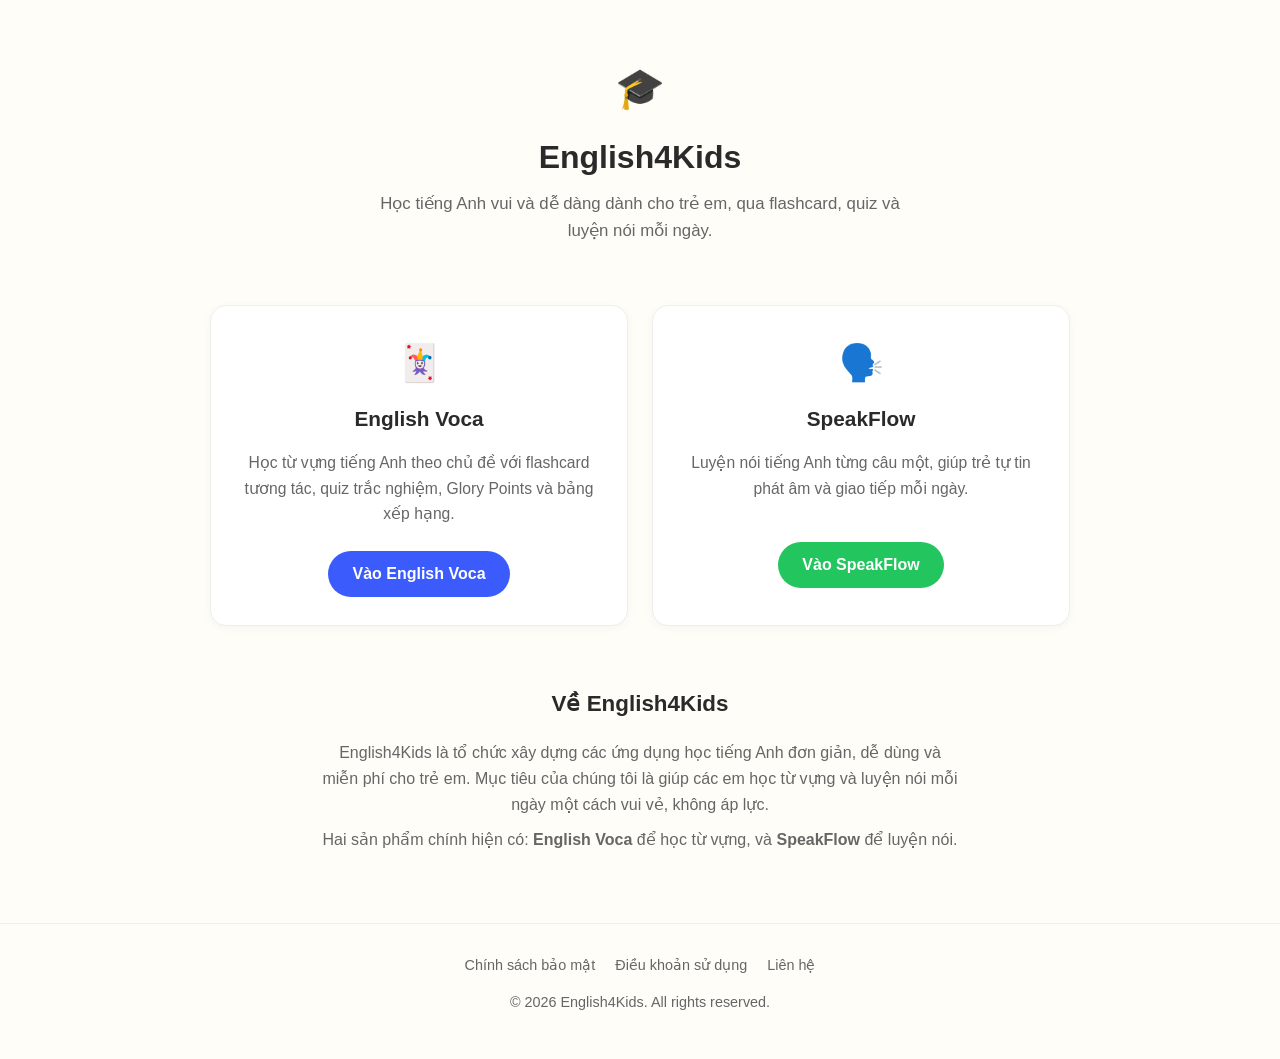
==== index.html @ d0ba0694 "Add files via upload" ====
<!DOCTYPE html>
<html lang="vi">
<head>
<meta charset="UTF-8">
<meta name="viewport" content="width=device-width, initial-scale=1">
<title>English4Kids — Học tiếng Anh vui, dễ, hiệu quả cho trẻ em</title>
<meta name="description" content="English4Kids giúp trẻ em học tiếng Anh dễ dàng qua hai ứng dụng: English Voca (học từ vựng bằng flashcard, quiz) và SpeakFlow (luyện nói tiếng Anh từng câu). Miễn phí, an toàn, dễ dùng.">
<meta name="keywords" content="học tiếng anh cho trẻ em, english4kids, english voca, speakflow, học từ vựng tiếng anh, luyện nói tiếng anh">
<meta name="robots" content="index, follow">
<link rel="canonical" href="https://english4kids.org/">

<!-- Open Graph -->
<meta property="og:type" content="website">
<meta property="og:site_name" content="English4Kids">
<meta property="og:title" content="English4Kids — Học tiếng Anh vui, dễ, hiệu quả cho trẻ em">
<meta property="og:description" content="Hai ứng dụng học tiếng Anh cho trẻ em: English Voca (từ vựng) và SpeakFlow (luyện nói). Miễn phí và dễ sử dụng.">
<meta property="og:url" content="https://english4kids.org/">
<meta property="og:locale" content="vi_VN">

<!-- Twitter -->
<meta name="twitter:card" content="summary">
<meta name="twitter:title" content="English4Kids — Học tiếng Anh vui, dễ, hiệu quả cho trẻ em">
<meta name="twitter:description" content="Hai ứng dụng học tiếng Anh cho trẻ em: English Voca (từ vựng) và SpeakFlow (luyện nói).">

<!-- Structured data -->
<script type="application/ld+json">
{
  "@context": "https://schema.org",
  "@type": "Organization",
  "name": "English4Kids",
  "url": "https://english4kids.org/",
  "logo": "https://english4kids.org/favicon.png",
  "sameAs": [
    "https://voca.english4kids.org/",
    "https://speak.english4kids.org/"
  ]
}
</script>

<style>
  :root{
    --blue:#3b5bfd;
    --green:#22c55e;
    --bg:#fffdf7;
    --text:#2a2a2a;
    --muted:#666;
  }
  *{box-sizing:border-box;}
  body{
    margin:0;
    font-family:-apple-system,BlinkMacSystemFont,"Segoe UI",Roboto,Arial,sans-serif;
    background:var(--bg);
    color:var(--text);
    line-height:1.6;
  }
  header{
    text-align:center;
    padding:56px 20px 40px;
  }
  header .logo{
    font-size:40px;
  }
  header h1{
    font-size:2rem;
    margin:12px 0 8px;
  }
  header p{
    color:var(--muted);
    max-width:560px;
    margin:0 auto;
    font-size:1.05rem;
  }
  main{
    max-width:900px;
    margin:0 auto;
    padding:0 20px 60px;
  }
  .products{
    display:grid;
    grid-template-columns:1fr;
    gap:24px;
    margin-top:20px;
  }
  @media(min-width:700px){
    .products{grid-template-columns:1fr 1fr;}
  }
  .card{
    background:#fff;
    border:1px solid #eee;
    border-radius:16px;
    padding:28px;
    text-align:center;
    box-shadow:0 2px 10px rgba(0,0,0,.04);
  }
  .card .icon{font-size:36px;}
  .card h2{margin:10px 0 6px;font-size:1.3rem;}
  .card p{color:var(--muted);font-size:.98rem;min-height:66px;}
  .btn{
    display:inline-block;
    margin-top:10px;
    padding:10px 24px;
    border-radius:30px;
    color:#fff;
    text-decoration:none;
    font-weight:600;
  }
  .btn-voca{background:var(--blue);}
  .btn-speak{background:var(--green);}
  section.about{
    margin-top:60px;
    text-align:center;
  }
  section.about h2{font-size:1.4rem;}
  section.about p{max-width:640px;margin:10px auto;color:var(--muted);}
  footer{
    text-align:center;
    padding:30px 20px;
    color:var(--muted);
    font-size:.9rem;
    border-top:1px solid #eee;
  }
  footer a{color:var(--muted);margin:0 8px;text-decoration:none;}
  footer a:hover{text-decoration:underline;}
</style>
</head>
<body>

<header>
  <div class="logo">🎓</div>
  <h1>English4Kids</h1>
  <p>Học tiếng Anh vui và dễ dàng dành cho trẻ em, qua flashcard, quiz và luyện nói mỗi ngày.</p>
</header>

<main>
  <div class="products">
    <div class="card">
      <div class="icon">🃏</div>
      <h2>English Voca</h2>
      <p>Học từ vựng tiếng Anh theo chủ đề với flashcard tương tác, quiz trắc nghiệm, Glory Points và bảng xếp hạng.</p>
      <a class="btn btn-voca" href="https://voca.english4kids.org/">Vào English Voca</a>
    </div>
    <div class="card">
      <div class="icon">🗣️</div>
      <h2>SpeakFlow</h2>
      <p>Luyện nói tiếng Anh từng câu một, giúp trẻ tự tin phát âm và giao tiếp mỗi ngày.</p>
      <a class="btn btn-speak" href="https://speak.english4kids.org/">Vào SpeakFlow</a>
    </div>
  </div>

  <section class="about">
    <h2>Về English4Kids</h2>
    <p>English4Kids là tổ chức xây dựng các ứng dụng học tiếng Anh đơn giản, dễ dùng và miễn phí cho trẻ em. Mục tiêu của chúng tôi là giúp các em học từ vựng và luyện nói mỗi ngày một cách vui vẻ, không áp lực.</p>
    <p>Hai sản phẩm chính hiện có: <strong>English Voca</strong> để học từ vựng, và <strong>SpeakFlow</strong> để luyện nói.</p>
  </section>
</main>

<footer>
  <div>
    <a href="privacy.html">Chính sách bảo mật</a>
    <a href="terms.html">Điều khoản sử dụng</a>
    <a href="mailto:congtrinh097@gmail.com">Liên hệ</a>
  </div>
  <p>© 2026 English4Kids. All rights reserved.</p>
</footer>

</body>
</html>
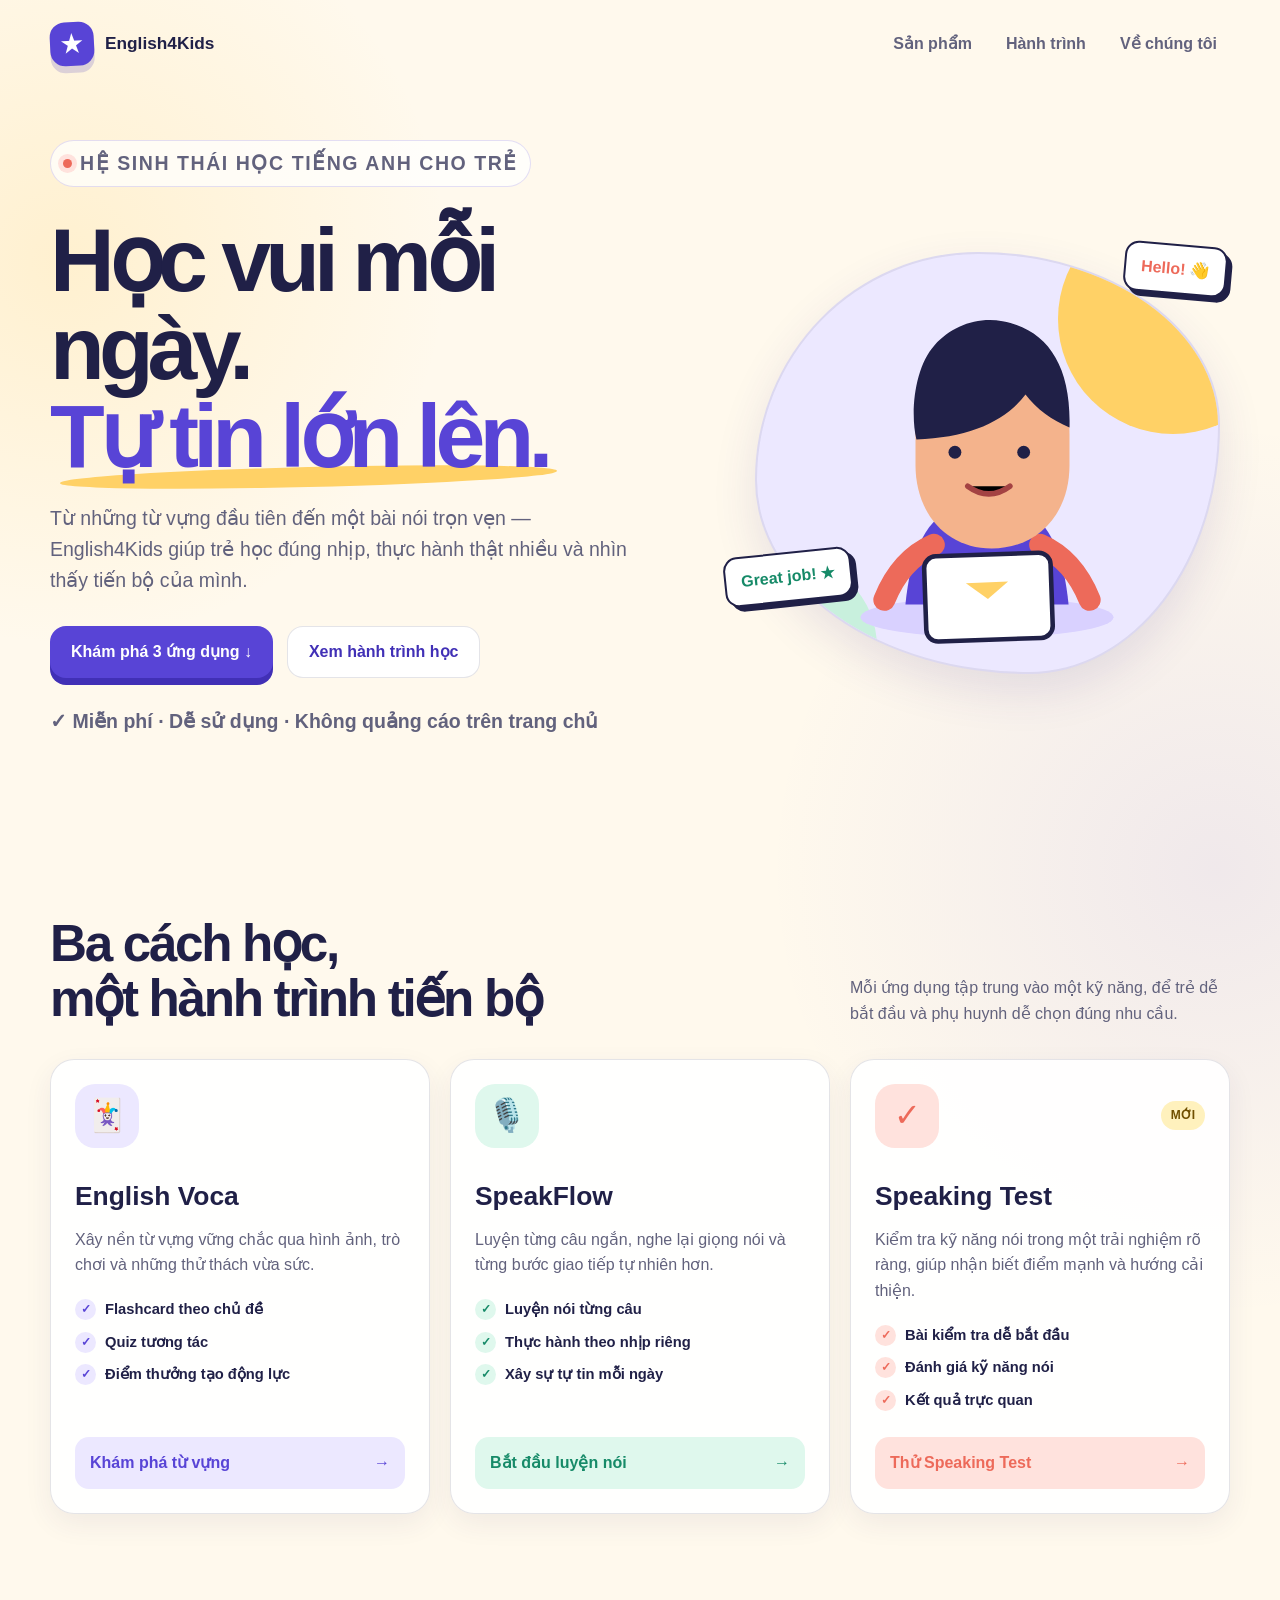
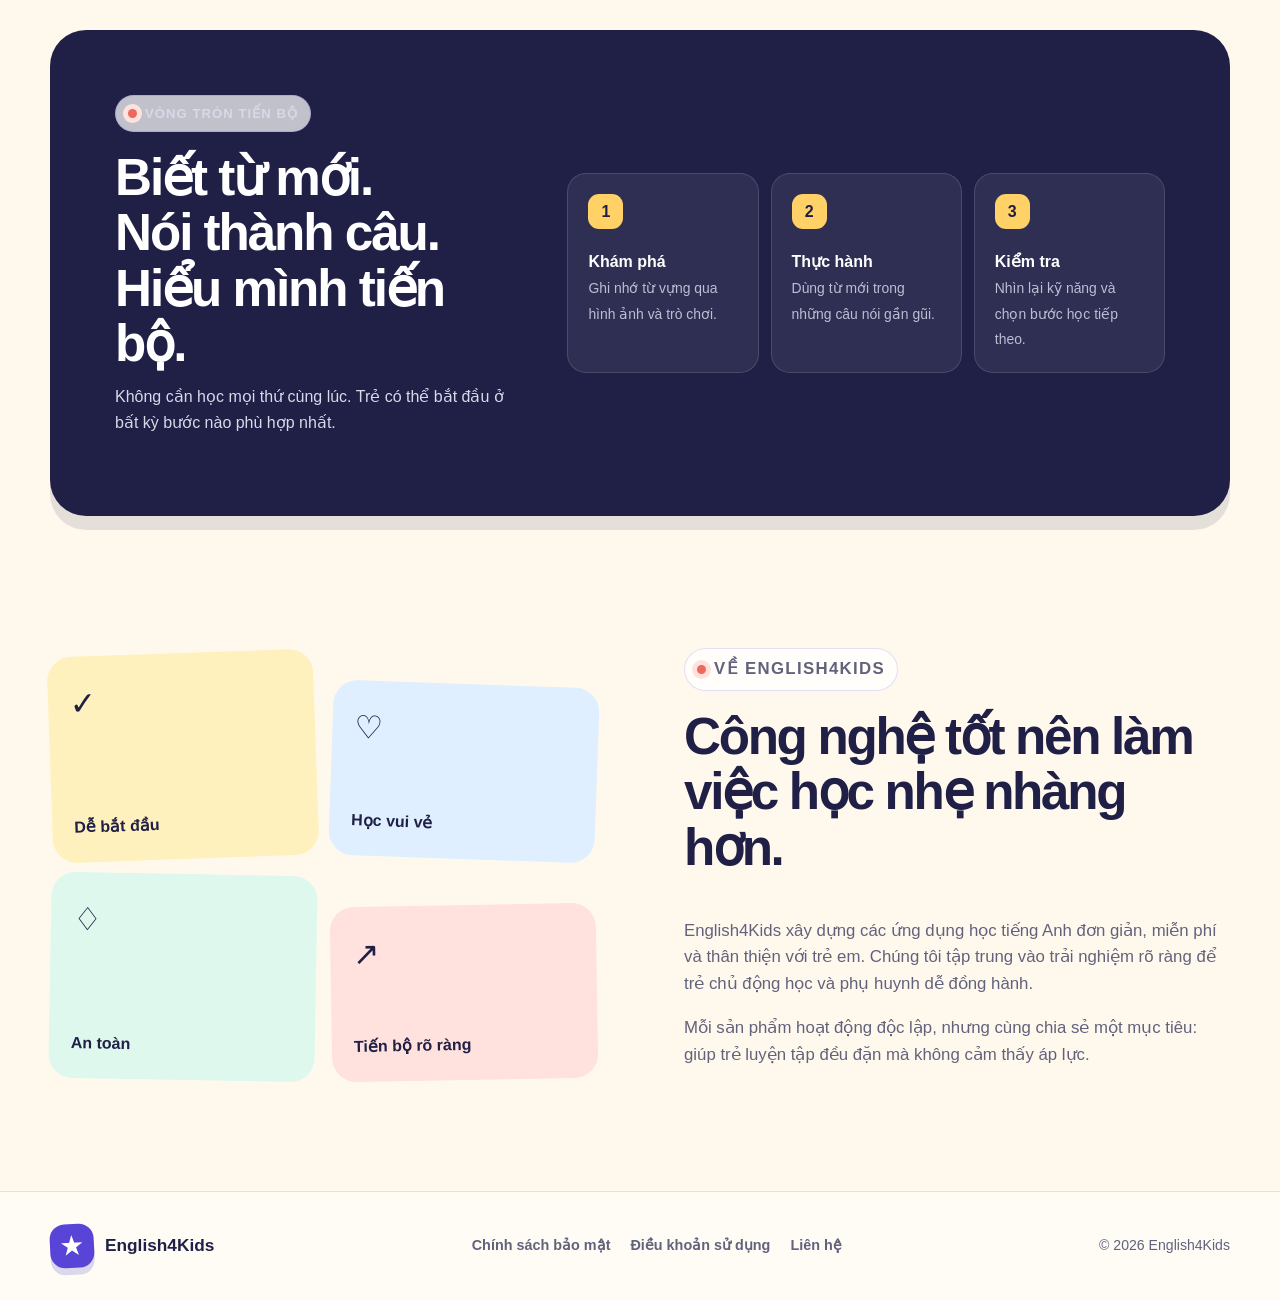
==== commit f8049f3e: "Redesign homepage for three English4Kids products" ====
--- a/index.html
+++ b/index.html
@@ -1,167 +1,23 @@
-<!DOCTYPE html>
-<html lang="vi">
-<head>
-<meta charset="UTF-8">
-<meta name="viewport" content="width=device-width, initial-scale=1">
-<title>English4Kids — Học tiếng Anh vui, dễ, hiệu quả cho trẻ em</title>
-<meta name="description" content="English4Kids giúp trẻ em học tiếng Anh dễ dàng qua hai ứng dụng: English Voca (học từ vựng bằng flashcard, quiz) và SpeakFlow (luyện nói tiếng Anh từng câu). Miễn phí, an toàn, dễ dùng.">
-<meta name="keywords" content="học tiếng anh cho trẻ em, english4kids, english voca, speakflow, học từ vựng tiếng anh, luyện nói tiếng anh">
-<meta name="robots" content="index, follow">
-<link rel="canonical" href="https://english4kids.org/">
-
-<!-- Open Graph -->
-<meta property="og:type" content="website">
-<meta property="og:site_name" content="English4Kids">
-<meta property="og:title" content="English4Kids — Học tiếng Anh vui, dễ, hiệu quả cho trẻ em">
-<meta property="og:description" content="Hai ứng dụng học tiếng Anh cho trẻ em: English Voca (từ vựng) và SpeakFlow (luyện nói). Miễn phí và dễ sử dụng.">
-<meta property="og:url" content="https://english4kids.org/">
-<meta property="og:locale" content="vi_VN">
-
-<!-- Twitter -->
-<meta name="twitter:card" content="summary">
-<meta name="twitter:title" content="English4Kids — Học tiếng Anh vui, dễ, hiệu quả cho trẻ em">
-<meta name="twitter:description" content="Hai ứng dụng học tiếng Anh cho trẻ em: English Voca (từ vựng) và SpeakFlow (luyện nói).">
-
-<!-- Structured data -->
-<script type="application/ld+json">
-{
-  "@context": "https://schema.org",
-  "@type": "Organization",
-  "name": "English4Kids",
-  "url": "https://english4kids.org/",
-  "logo": "https://english4kids.org/favicon.png",
-  "sameAs": [
-    "https://voca.english4kids.org/",
-    "https://speak.english4kids.org/"
-  ]
-}
-</script>
-
+<!doctype html>
+<html lang="vi"><head>
+<meta charset="utf-8"><meta name="viewport" content="width=device-width,initial-scale=1"><meta name="theme-color" content="#fff9ed">
+<title>English4Kids — Mỗi ngày một bước tiến tiếng Anh</title>
+<meta name="description" content="English4Kids là hệ sinh thái học tiếng Anh vui, an toàn cho trẻ em với English Voca, SpeakFlow và Speaking Test."><meta name="robots" content="index, follow"><link rel="canonical" href="https://english4kids.org/"><link rel="icon" href="favicon.svg" type="image/svg+xml">
+<meta property="og:type" content="website"><meta property="og:site_name" content="English4Kids"><meta property="og:title" content="English4Kids — Mỗi ngày một bước tiến tiếng Anh"><meta property="og:description" content="Ba hành trình học tập: mở rộng từ vựng, luyện nói tự tin và kiểm tra kỹ năng nói."><meta property="og:url" content="https://english4kids.org/"><meta property="og:locale" content="vi_VN">
+<meta name="twitter:card" content="summary"><meta name="twitter:title" content="English4Kids — Mỗi ngày một bước tiến tiếng Anh"><meta name="twitter:description" content="English Voca, SpeakFlow và Speaking Test dành cho trẻ em.">
+<script type="application/ld+json">{"@context":"https://schema.org","@type":"ItemList","name":"Các sản phẩm English4Kids","itemListElement":[{"@type":"ListItem","position":1,"name":"English Voca","url":"https://voca.english4kids.org/"},{"@type":"ListItem","position":2,"name":"SpeakFlow","url":"https://speak.english4kids.org/"},{"@type":"ListItem","position":3,"name":"Speaking Test","url":"https://speakingtest.english4kids.org/"}]}</script>
 <style>
-  :root{
-    --blue:#3b5bfd;
-    --green:#22c55e;
-    --bg:#fffdf7;
-    --text:#2a2a2a;
-    --muted:#666;
-  }
-  *{box-sizing:border-box;}
-  body{
-    margin:0;
-    font-family:-apple-system,BlinkMacSystemFont,"Segoe UI",Roboto,Arial,sans-serif;
-    background:var(--bg);
-    color:var(--text);
-    line-height:1.6;
-  }
-  header{
-    text-align:center;
-    padding:56px 20px 40px;
-  }
-  header .logo{
-    font-size:40px;
-  }
-  header h1{
-    font-size:2rem;
-    margin:12px 0 8px;
-  }
-  header p{
-    color:var(--muted);
-    max-width:560px;
-    margin:0 auto;
-    font-size:1.05rem;
-  }
-  main{
-    max-width:900px;
-    margin:0 auto;
-    padding:0 20px 60px;
-  }
-  .products{
-    display:grid;
-    grid-template-columns:1fr;
-    gap:24px;
-    margin-top:20px;
-  }
-  @media(min-width:700px){
-    .products{grid-template-columns:1fr 1fr;}
-  }
-  .card{
-    background:#fff;
-    border:1px solid #eee;
-    border-radius:16px;
-    padding:28px;
-    text-align:center;
-    box-shadow:0 2px 10px rgba(0,0,0,.04);
-  }
-  .card .icon{font-size:36px;}
-  .card h2{margin:10px 0 6px;font-size:1.3rem;}
-  .card p{color:var(--muted);font-size:.98rem;min-height:66px;}
-  .btn{
-    display:inline-block;
-    margin-top:10px;
-    padding:10px 24px;
-    border-radius:30px;
-    color:#fff;
-    text-decoration:none;
-    font-weight:600;
-  }
-  .btn-voca{background:var(--blue);}
-  .btn-speak{background:var(--green);}
-  section.about{
-    margin-top:60px;
-    text-align:center;
-  }
-  section.about h2{font-size:1.4rem;}
-  section.about p{max-width:640px;margin:10px auto;color:var(--muted);}
-  footer{
-    text-align:center;
-    padding:30px 20px;
-    color:var(--muted);
-    font-size:.9rem;
-    border-top:1px solid #eee;
-  }
-  footer a{color:var(--muted);margin:0 8px;text-decoration:none;}
-  footer a:hover{text-decoration:underline;}
-</style>
-</head>
-<body>
-
-<header>
-  <div class="logo">🎓</div>
-  <h1>English4Kids</h1>
-  <p>Học tiếng Anh vui và dễ dàng dành cho trẻ em, qua flashcard, quiz và luyện nói mỗi ngày.</p>
-</header>
-
-<main>
-  <div class="products">
-    <div class="card">
-      <div class="icon">🃏</div>
-      <h2>English Voca</h2>
-      <p>Học từ vựng tiếng Anh theo chủ đề với flashcard tương tác, quiz trắc nghiệm, Glory Points và bảng xếp hạng.</p>
-      <a class="btn btn-voca" href="https://voca.english4kids.org/">Vào English Voca</a>
-    </div>
-    <div class="card">
-      <div class="icon">🗣️</div>
-      <h2>SpeakFlow</h2>
-      <p>Luyện nói tiếng Anh từng câu một, giúp trẻ tự tin phát âm và giao tiếp mỗi ngày.</p>
-      <a class="btn btn-speak" href="https://speak.english4kids.org/">Vào SpeakFlow</a>
-    </div>
-  </div>
-
-  <section class="about">
-    <h2>Về English4Kids</h2>
-    <p>English4Kids là tổ chức xây dựng các ứng dụng học tiếng Anh đơn giản, dễ dùng và miễn phí cho trẻ em. Mục tiêu của chúng tôi là giúp các em học từ vựng và luyện nói mỗi ngày một cách vui vẻ, không áp lực.</p>
-    <p>Hai sản phẩm chính hiện có: <strong>English Voca</strong> để học từ vựng, và <strong>SpeakFlow</strong> để luyện nói.</p>
-  </section>
-</main>
-
-<footer>
-  <div>
-    <a href="privacy.html">Chính sách bảo mật</a>
-    <a href="terms.html">Điều khoản sử dụng</a>
-    <a href="mailto:congtrinh097@gmail.com">Liên hệ</a>
-  </div>
-  <p>© 2026 English4Kids. All rights reserved.</p>
-</footer>
-
-</body>
-</html>
+:root{--ink:#202047;--muted:#62627d;--paper:#fff9ed;--purple:#5844d6;--purple2:#4130b6;--yellow:#ffd166;--green:#168a68;--coral:#ed6a5a;--line:#2020471f;--shadow:0 18px 45px #43318e1f;--page:1180px}*{box-sizing:border-box}html{scroll-behavior:smooth}body{margin:0;color:var(--ink);background:radial-gradient(circle at 5% 9%,#ffd16638,transparent 24rem),radial-gradient(circle at 95% 30%,#5844d617,transparent 28rem),var(--paper);font-family:"Trebuchet MS","Segoe UI",Arial,sans-serif;line-height:1.6;-webkit-font-smoothing:antialiased}a{color:inherit}.shell{width:min(calc(100% - 40px),var(--page));margin:auto}.skip-link{position:fixed;top:12px;left:12px;z-index:9;padding:10px 16px;border-radius:10px;background:var(--ink);color:#fff;transform:translateY(-160%)}.skip-link:focus{transform:none}:focus-visible{outline:4px solid var(--yellow);outline-offset:4px}.site-header{padding:22px 0}.nav,.footer-inner{display:flex;align-items:center;justify-content:space-between;gap:20px}.brand{display:inline-flex;align-items:center;gap:11px;text-decoration:none;font-weight:900;font-size:1.08rem}.mark{display:grid;place-items:center;width:44px;height:44px;border-radius:15px;background:var(--purple);color:#fff;box-shadow:0 7px 0 #4130b62e;transform:rotate(-3deg);font-size:1.5rem}.nav-links{display:flex;gap:8px}.nav-links a{padding:9px 13px;border-radius:99px;color:var(--muted);font-weight:700;text-decoration:none}.nav-links a:hover{color:var(--purple2);background:#ece8ff}.hero{display:grid;grid-template-columns:1.08fr .92fr;align-items:center;gap:clamp(30px,6vw,82px);min-height:590px;padding:52px 0 76px}.eyebrow{display:inline-flex;align-items:center;gap:8px;margin:0 0 18px;padding:7px 12px;border:1px solid #5844d62b;border-radius:99px;background:#ffffffb8;color:var(--purple2);font-size:.82rem;font-weight:900;letter-spacing:.08em;text-transform:uppercase}.eyebrow:before{content:"";width:9px;height:9px;border-radius:50%;background:var(--coral);box-shadow:0 0 0 5px #ffe2dd}h1,h2,h3,p{margin-top:0}h1{margin-bottom:22px;font-size:clamp(3rem,7vw,5.8rem);line-height:.98;letter-spacing:-.065em}.marker{position:relative;display:inline-block;color:var(--purple)}.marker:after{content:"";position:absolute;left:2%;right:-2%;bottom:-.07em;z-index:-1;height:.22em;border-radius:50%;background:var(--yellow);transform:rotate(-1.4deg)}.hero-copy>p{max-width:620px;margin-bottom:30px;color:var(--muted);font-size:clamp(1.05rem,2vw,1.22rem)}.actions{display:flex;flex-wrap:wrap;gap:14px}.button{display:inline-flex;align-items:center;justify-content:center;min-height:51px;padding:12px 21px;border-radius:16px;font-weight:900;text-decoration:none}.primary{color:#fff;background:var(--purple);box-shadow:0 7px 0 var(--purple2)}.primary:hover{transform:translateY(-2px)}.secondary{color:var(--purple2);background:#fff;border:1px solid var(--line)}.trust{margin-top:28px;color:var(--muted);font-size:.92rem;font-weight:700}.hero-art{position:relative;min-height:460px}.blob{position:absolute;inset:28px 10px 10px 32px;overflow:hidden;border:2px solid #20204714;border-radius:48% 52% 41% 59%/54% 41% 59% 46%;background:#ece8ff;box-shadow:var(--shadow)}.blob:before,.blob:after{content:"";position:absolute;border-radius:50%}.blob:before{width:230px;height:230px;right:-70px;top:-50px;background:var(--yellow)}.blob:after{width:180px;height:180px;left:-60px;bottom:-65px;background:#c8f0dd}.kid{position:absolute;left:50%;bottom:24px;z-index:2;width:min(78%,330px);transform:translateX(-50%)}.word{position:absolute;z-index:4;padding:10px 15px;border:2px solid var(--ink);border-radius:14px;background:#fff;box-shadow:5px 5px 0 var(--ink);font-weight:900}.w1{top:20px;right:3px;transform:rotate(5deg);color:var(--coral)}.w2{left:1px;bottom:82px;transform:rotate(-6deg);color:var(--green)}
+.section{padding:74px 0 92px}.heading{display:flex;align-items:end;justify-content:space-between;gap:30px;margin-bottom:32px}.heading h2{max-width:620px;margin:0;font-size:clamp(2.2rem,4vw,3.5rem);line-height:1.07;letter-spacing:-.045em}.heading p{max-width:380px;margin:0;color:var(--muted)}.products{display:grid;grid-template-columns:repeat(3,1fr);gap:20px}.product-card{--accent:var(--purple);--soft:#ece8ff;display:flex;flex-direction:column;min-height:430px;padding:24px;border:1px solid var(--line);border-radius:24px;background:#ffffffe8;box-shadow:0 10px 28px #34286812;transition:.22s}.product-card:hover{transform:translateY(-7px);box-shadow:var(--shadow)}.product-card.speak{--accent:var(--green);--soft:#dff8ed}.product-card.test{--accent:var(--coral);--soft:#ffe2dd}.product-top{display:flex;align-items:center;justify-content:space-between}.icon{display:grid;place-items:center;width:64px;height:64px;border-radius:20px;background:var(--soft);color:var(--accent);font-size:2rem}.badge{padding:5px 10px;border-radius:99px;background:#fff1bd;color:#715000;font-size:.75rem;font-weight:900;text-transform:uppercase}.product-card h3{margin:27px 0 10px;font-size:1.65rem}.product-card>p{color:var(--muted)}.features{display:grid;gap:9px;margin:4px 0 25px;padding:0;list-style:none;font-size:.92rem;font-weight:700}.features li{display:flex;align-items:center;gap:9px}.features li:before{content:"✓";display:grid;place-items:center;width:21px;height:21px;border-radius:50%;color:var(--accent);background:var(--soft);font-size:.76rem}.product-link{display:flex;justify-content:space-between;align-items:center;margin-top:auto;padding:13px 15px;border-radius:14px;color:var(--accent);background:var(--soft);font-weight:900;text-decoration:none}.product-link:hover{color:#fff;background:var(--accent)}.path{padding:24px 0 104px}.panel{display:grid;grid-template-columns:.8fr 1.2fr;gap:54px;align-items:center;padding:clamp(28px,6vw,65px);border-radius:36px;color:#fff;background:var(--ink);box-shadow:0 14px 0 #2020471f}.panel h2{margin-bottom:13px;font-size:clamp(2rem,4vw,3.25rem);line-height:1.08;letter-spacing:-.04em}.panel p{color:#d8d8e9}.steps{display:grid;grid-template-columns:repeat(3,1fr);gap:12px}.step{min-height:165px;padding:20px;border:1px solid #ffffff21;border-radius:19px;background:#ffffff12}.num{display:grid;place-items:center;width:35px;height:35px;margin-bottom:20px;border-radius:11px;color:var(--ink);background:var(--yellow);font-weight:900}.step strong{display:block}.step span:last-child{color:#bdbdd3;font-size:.87rem}.about{display:grid;grid-template-columns:1fr 1fr;gap:clamp(32px,7vw,88px);align-items:center;padding:28px 0 105px}.tiles{display:grid;grid-template-columns:1fr 1fr;gap:15px}.tile{display:flex;flex-direction:column;justify-content:space-between;min-height:175px;padding:22px;border-radius:24px;font-size:2rem}.tile span{font-size:1rem;font-weight:900}.tile:nth-child(1){background:#fff1bd;transform:rotate(-2deg)}.tile:nth-child(2){margin-top:31px;background:#dfefff;transform:rotate(2deg)}.tile:nth-child(3){background:#dff8ed;transform:rotate(1deg)}.tile:nth-child(4){margin-top:31px;background:#ffe2dd;transform:rotate(-1deg)}.about h2{font-size:clamp(2.1rem,4vw,3.4rem);line-height:1.08;letter-spacing:-.045em}.about-copy>p{color:var(--muted);font-size:1.05rem}footer{border-top:1px solid var(--line);background:#ffffff80}.footer-inner{padding:32px 0}.footer-links{display:flex;flex-wrap:wrap;gap:8px 20px}.footer-links a{color:var(--muted);font-size:.9rem;font-weight:700;text-decoration:none}.copyright{margin:0;color:var(--muted);font-size:.88rem}@media(max-width:940px){.hero{grid-template-columns:1fr;min-height:auto}.hero-copy{text-align:center}.hero-copy>p{margin-inline:auto}.actions{justify-content:center}.hero-art{width:min(100%,560px);margin:auto}.products{grid-template-columns:1fr 1fr}.product-card.test{grid-column:1/-1;min-height:360px}.panel{grid-template-columns:1fr}}@media(max-width:680px){.shell{width:min(calc(100% - 28px),var(--page))}.nav-links a:not(:last-child){display:none}h1{font-size:clamp(2.85rem,15vw,4.5rem)}.hero{padding:35px 0 48px}.hero-art{min-height:390px}.heading{display:block}.heading h2{margin-bottom:14px}.products{grid-template-columns:1fr}.product-card.test{grid-column:auto;min-height:430px}.steps{grid-template-columns:1fr}.step{min-height:auto}.about{grid-template-columns:1fr}.footer-inner{align-items:flex-start;flex-direction:column}}@media(max-width:420px){.actions a{width:100%}.word{font-size:.8rem}.hero-art{min-height:350px}}@media(prefers-reduced-motion:reduce){*,*:before,*:after{scroll-behavior:auto!important;transition-duration:.01ms!important;animation-duration:.01ms!important}}
+</style></head><body>
+<a class="skip-link" href="#main-content">Bỏ qua đến nội dung chính</a>
+<header class="site-header"><nav class="nav shell" aria-label="Điều hướng chính"><a class="brand" href="/" aria-label="English4Kids — Trang chủ"><span class="mark" aria-hidden="true">★</span>English4Kids</a><div class="nav-links"><a href="#san-pham">Sản phẩm</a><a href="#hanh-trinh">Hành trình</a><a href="#ve-chung-toi">Về chúng tôi</a></div></nav></header>
+<main id="main-content"><section class="hero shell" aria-labelledby="hero-title"><div class="hero-copy"><p class="eyebrow">Hệ sinh thái học tiếng Anh cho trẻ</p><h1 id="hero-title">Học vui mỗi ngày.<br><span class="marker">Tự tin lớn lên.</span></h1><p>Từ những từ vựng đầu tiên đến một bài nói trọn vẹn — English4Kids giúp trẻ học đúng nhịp, thực hành thật nhiều và nhìn thấy tiến bộ của mình.</p><div class="actions"><a class="button primary" href="#san-pham">Khám phá 3 ứng dụng ↓</a><a class="button secondary" href="#hanh-trinh">Xem hành trình học</a></div><p class="trust">✓ Miễn phí · Dễ sử dụng · Không quảng cáo trên trang chủ</p></div><div class="hero-art" aria-hidden="true"><div class="blob"><svg class="kid" viewBox="0 0 360 390"><ellipse cx="180" cy="357" rx="138" ry="22" fill="#d9d1ff"/><path d="M91 343c7-69 29-113 89-113s82 44 89 113H91Z" fill="#5844d6"/><path d="M122 278c-25 11-42 30-54 60M238 278c25 11 42 30 54 60" stroke="#ed6a5a" stroke-width="24" stroke-linecap="round"/><path d="M102 157c0-62 34-107 81-107 52 0 87 41 87 107v34c0 54-35 91-85 91-49 0-83-38-83-91v-34Z" fill="#f4b38c"/><path d="M103 163c-7-29-2-79 20-103 18-20 45-31 74-26 48 9 75 47 73 116-19-8-36-20-48-36-22 29-61 47-119 49Z" fill="#202047"/><circle cx="145" cy="177" r="7" fill="#202047"/><circle cx="220" cy="177" r="7" fill="#202047"/><path d="M159 214c15 11 31 11 46 0" stroke="#a44343" stroke-width="6" stroke-linecap="round"/><rect x="111" y="291" width="138" height="93" rx="13" fill="#fff" stroke="#202047" stroke-width="5" transform="rotate(-2 111 291)"/><path d="m157 320 46-2-22 19-24-17Z" fill="#ffd166"/></svg></div><div class="word w1">Hello! 👋</div><div class="word w2">Great job! ★</div></div></section>
+<section class="section shell" id="san-pham" aria-labelledby="products-title"><div class="heading"><h2 id="products-title">Ba cách học,<br>một hành trình tiến bộ</h2><p>Mỗi ứng dụng tập trung vào một kỹ năng, để trẻ dễ bắt đầu và phụ huynh dễ chọn đúng nhu cầu.</p></div><div class="products">
+<article class="product-card voca"><div class="product-top"><div class="icon" aria-hidden="true">🃏</div></div><h3>English Voca</h3><p>Xây nền từ vựng vững chắc qua hình ảnh, trò chơi và những thử thách vừa sức.</p><ul class="features"><li>Flashcard theo chủ đề</li><li>Quiz tương tác</li><li>Điểm thưởng tạo động lực</li></ul><a class="product-link" href="https://voca.english4kids.org/">Khám phá từ vựng <span aria-hidden="true">→</span></a></article>
+<article class="product-card speak"><div class="product-top"><div class="icon" aria-hidden="true">🎙️</div></div><h3>SpeakFlow</h3><p>Luyện từng câu ngắn, nghe lại giọng nói và từng bước giao tiếp tự nhiên hơn.</p><ul class="features"><li>Luyện nói từng câu</li><li>Thực hành theo nhịp riêng</li><li>Xây sự tự tin mỗi ngày</li></ul><a class="product-link" href="https://speak.english4kids.org/">Bắt đầu luyện nói <span aria-hidden="true">→</span></a></article>
+<article class="product-card test"><div class="product-top"><div class="icon" aria-hidden="true">✓</div><span class="badge">Mới</span></div><h3>Speaking Test</h3><p>Kiểm tra kỹ năng nói trong một trải nghiệm rõ ràng, giúp nhận biết điểm mạnh và hướng cải thiện.</p><ul class="features"><li>Bài kiểm tra dễ bắt đầu</li><li>Đánh giá kỹ năng nói</li><li>Kết quả trực quan</li></ul><a class="product-link" href="https://speakingtest.english4kids.org/">Thử Speaking Test <span aria-hidden="true">→</span></a></article>
+</div></section>
+<section class="path shell" id="hanh-trinh" aria-labelledby="path-title"><div class="panel"><div><p class="eyebrow">Vòng tròn tiến bộ</p><h2 id="path-title">Biết từ mới.<br>Nói thành câu.<br>Hiểu mình tiến bộ.</h2><p>Không cần học mọi thứ cùng lúc. Trẻ có thể bắt đầu ở bất kỳ bước nào phù hợp nhất.</p></div><div class="steps"><div class="step"><span class="num">1</span><strong>Khám phá</strong><span>Ghi nhớ từ vựng qua hình ảnh và trò chơi.</span></div><div class="step"><span class="num">2</span><strong>Thực hành</strong><span>Dùng từ mới trong những câu nói gần gũi.</span></div><div class="step"><span class="num">3</span><strong>Kiểm tra</strong><span>Nhìn lại kỹ năng và chọn bước học tiếp theo.</span></div></div></div></section>
+<section class="about shell" id="ve-chung-toi" aria-labelledby="about-title"><div class="tiles" aria-hidden="true"><div class="tile">✓<span>Dễ bắt đầu</span></div><div class="tile">♡<span>Học vui vẻ</span></div><div class="tile">♢<span>An toàn</span></div><div class="tile">↗<span>Tiến bộ rõ ràng</span></div></div><div class="about-copy"><p class="eyebrow">Về English4Kids</p><h2 id="about-title">Công nghệ tốt nên làm việc học nhẹ nhàng hơn.</h2><p>English4Kids xây dựng các ứng dụng học tiếng Anh đơn giản, miễn phí và thân thiện với trẻ em. Chúng tôi tập trung vào trải nghiệm rõ ràng để trẻ chủ động học và phụ huynh dễ đồng hành.</p><p>Mỗi sản phẩm hoạt động độc lập, nhưng cùng chia sẻ một mục tiêu: giúp trẻ luyện tập đều đặn mà không cảm thấy áp lực.</p></div></section></main>
+<footer><div class="footer-inner shell"><a class="brand" href="/"><span class="mark" aria-hidden="true">★</span>English4Kids</a><div class="footer-links"><a href="privacy.html">Chính sách bảo mật</a><a href="terms.html">Điều khoản sử dụng</a><a href="mailto:congtrinh097@gmail.com">Liên hệ</a></div><p class="copyright">© 2026 English4Kids</p></div></footer></body></html>
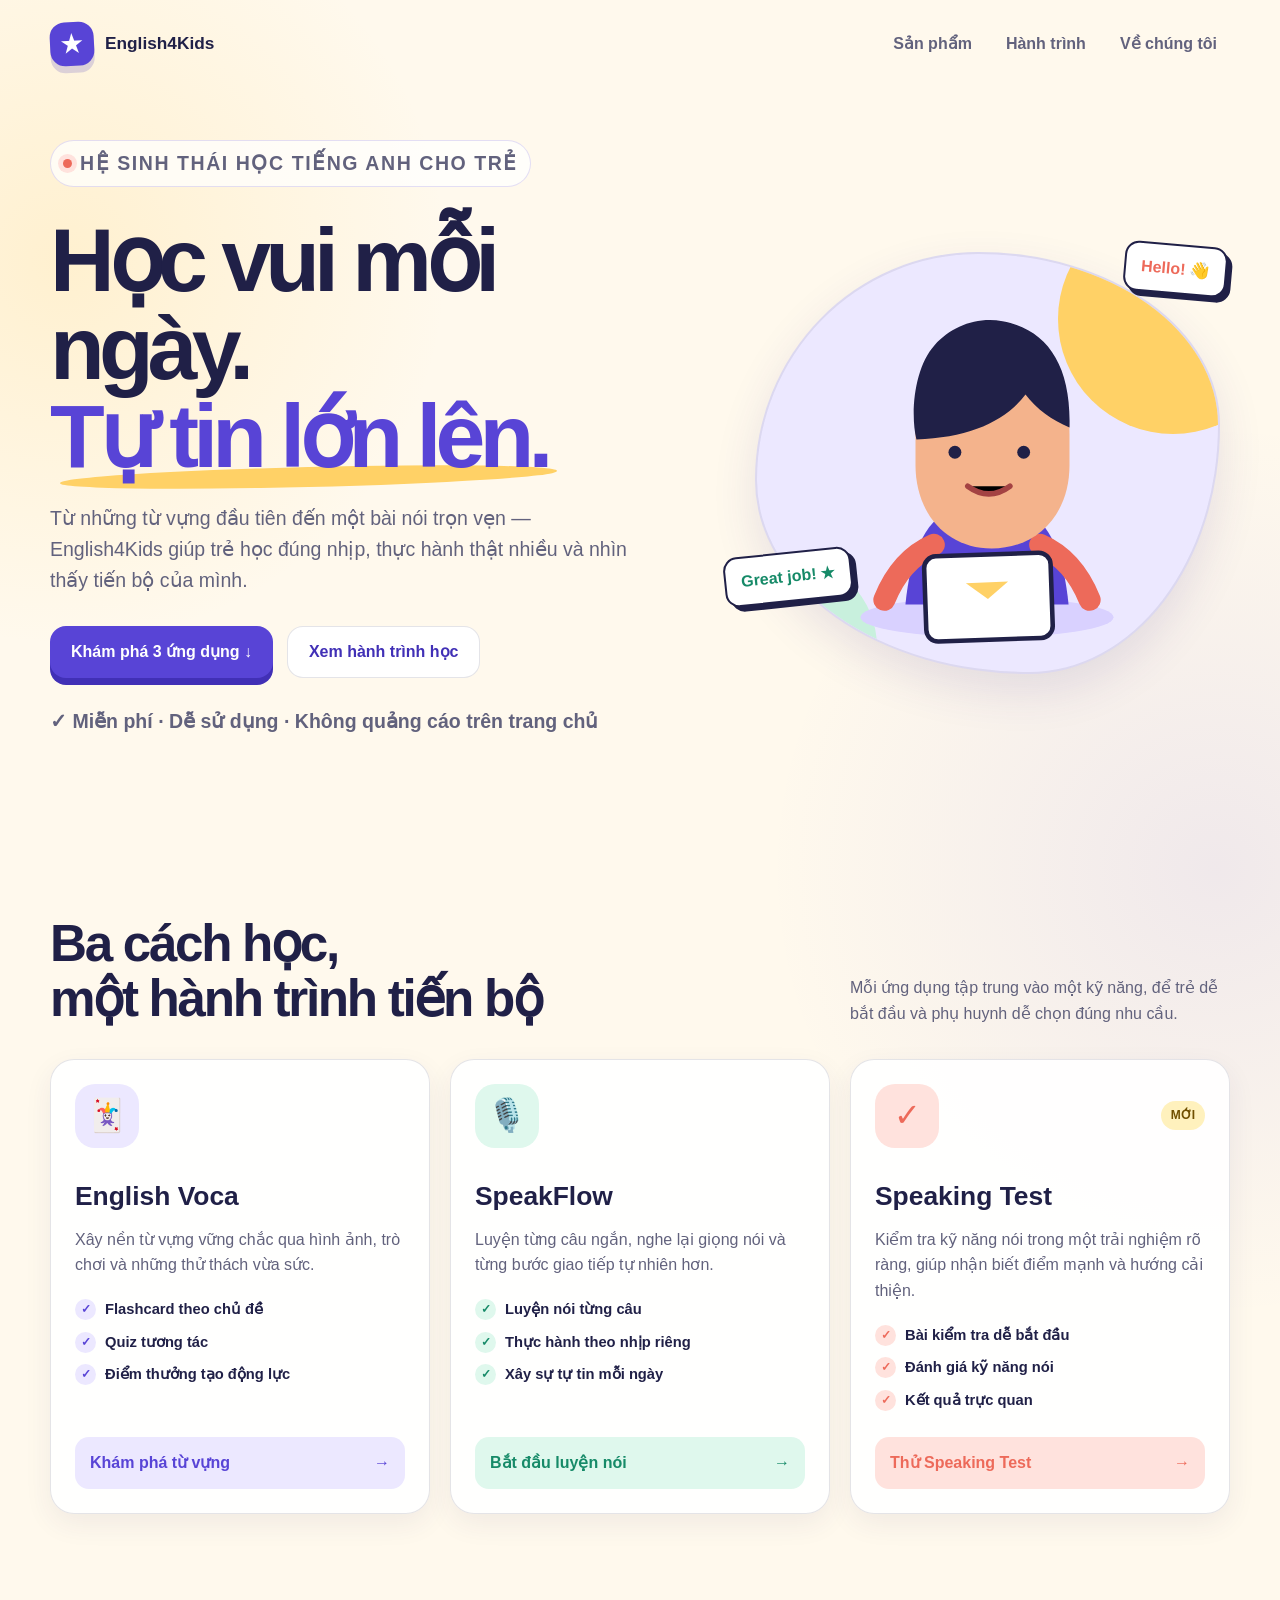
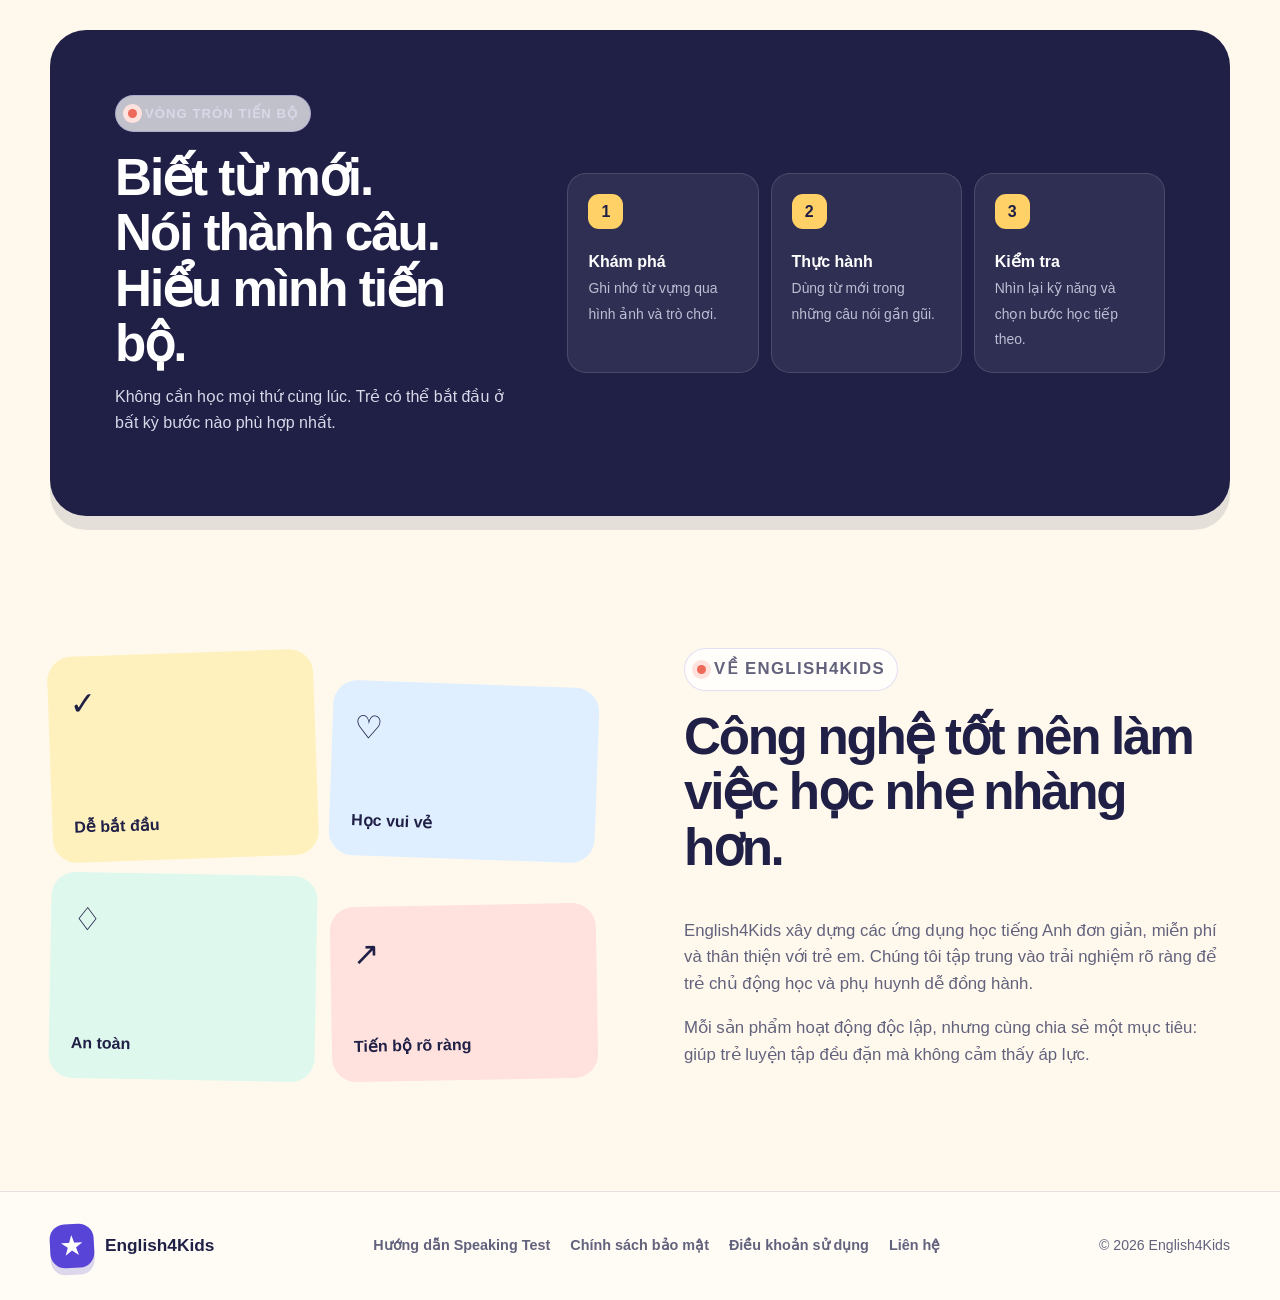
==== commit c32dbbfb: "Add Speaking Test landing page and practice guides" ====
--- a/index.html
+++ b/index.html
@@ -20,4 +20,4 @@
 </div></section>
 <section class="path shell" id="hanh-trinh" aria-labelledby="path-title"><div class="panel"><div><p class="eyebrow">Vòng tròn tiến bộ</p><h2 id="path-title">Biết từ mới.<br>Nói thành câu.<br>Hiểu mình tiến bộ.</h2><p>Không cần học mọi thứ cùng lúc. Trẻ có thể bắt đầu ở bất kỳ bước nào phù hợp nhất.</p></div><div class="steps"><div class="step"><span class="num">1</span><strong>Khám phá</strong><span>Ghi nhớ từ vựng qua hình ảnh và trò chơi.</span></div><div class="step"><span class="num">2</span><strong>Thực hành</strong><span>Dùng từ mới trong những câu nói gần gũi.</span></div><div class="step"><span class="num">3</span><strong>Kiểm tra</strong><span>Nhìn lại kỹ năng và chọn bước học tiếp theo.</span></div></div></div></section>
 <section class="about shell" id="ve-chung-toi" aria-labelledby="about-title"><div class="tiles" aria-hidden="true"><div class="tile">✓<span>Dễ bắt đầu</span></div><div class="tile">♡<span>Học vui vẻ</span></div><div class="tile">♢<span>An toàn</span></div><div class="tile">↗<span>Tiến bộ rõ ràng</span></div></div><div class="about-copy"><p class="eyebrow">Về English4Kids</p><h2 id="about-title">Công nghệ tốt nên làm việc học nhẹ nhàng hơn.</h2><p>English4Kids xây dựng các ứng dụng học tiếng Anh đơn giản, miễn phí và thân thiện với trẻ em. Chúng tôi tập trung vào trải nghiệm rõ ràng để trẻ chủ động học và phụ huynh dễ đồng hành.</p><p>Mỗi sản phẩm hoạt động độc lập, nhưng cùng chia sẻ một mục tiêu: giúp trẻ luyện tập đều đặn mà không cảm thấy áp lực.</p></div></section></main>
-<footer><div class="footer-inner shell"><a class="brand" href="/"><span class="mark" aria-hidden="true">★</span>English4Kids</a><div class="footer-links"><a href="privacy.html">Chính sách bảo mật</a><a href="terms.html">Điều khoản sử dụng</a><a href="mailto:congtrinh097@gmail.com">Liên hệ</a></div><p class="copyright">© 2026 English4Kids</p></div></footer></body></html>+<footer><div class="footer-inner shell"><a class="brand" href="/"><span class="mark" aria-hidden="true">★</span>English4Kids</a><div class="footer-links"><a href="speaking-test.html">Hướng dẫn Speaking Test</a><a href="privacy.html">Chính sách bảo mật</a><a href="terms.html">Điều khoản sử dụng</a><a href="mailto:congtrinh097@gmail.com">Liên hệ</a></div><p class="copyright">© 2026 English4Kids</p></div></footer></body></html>
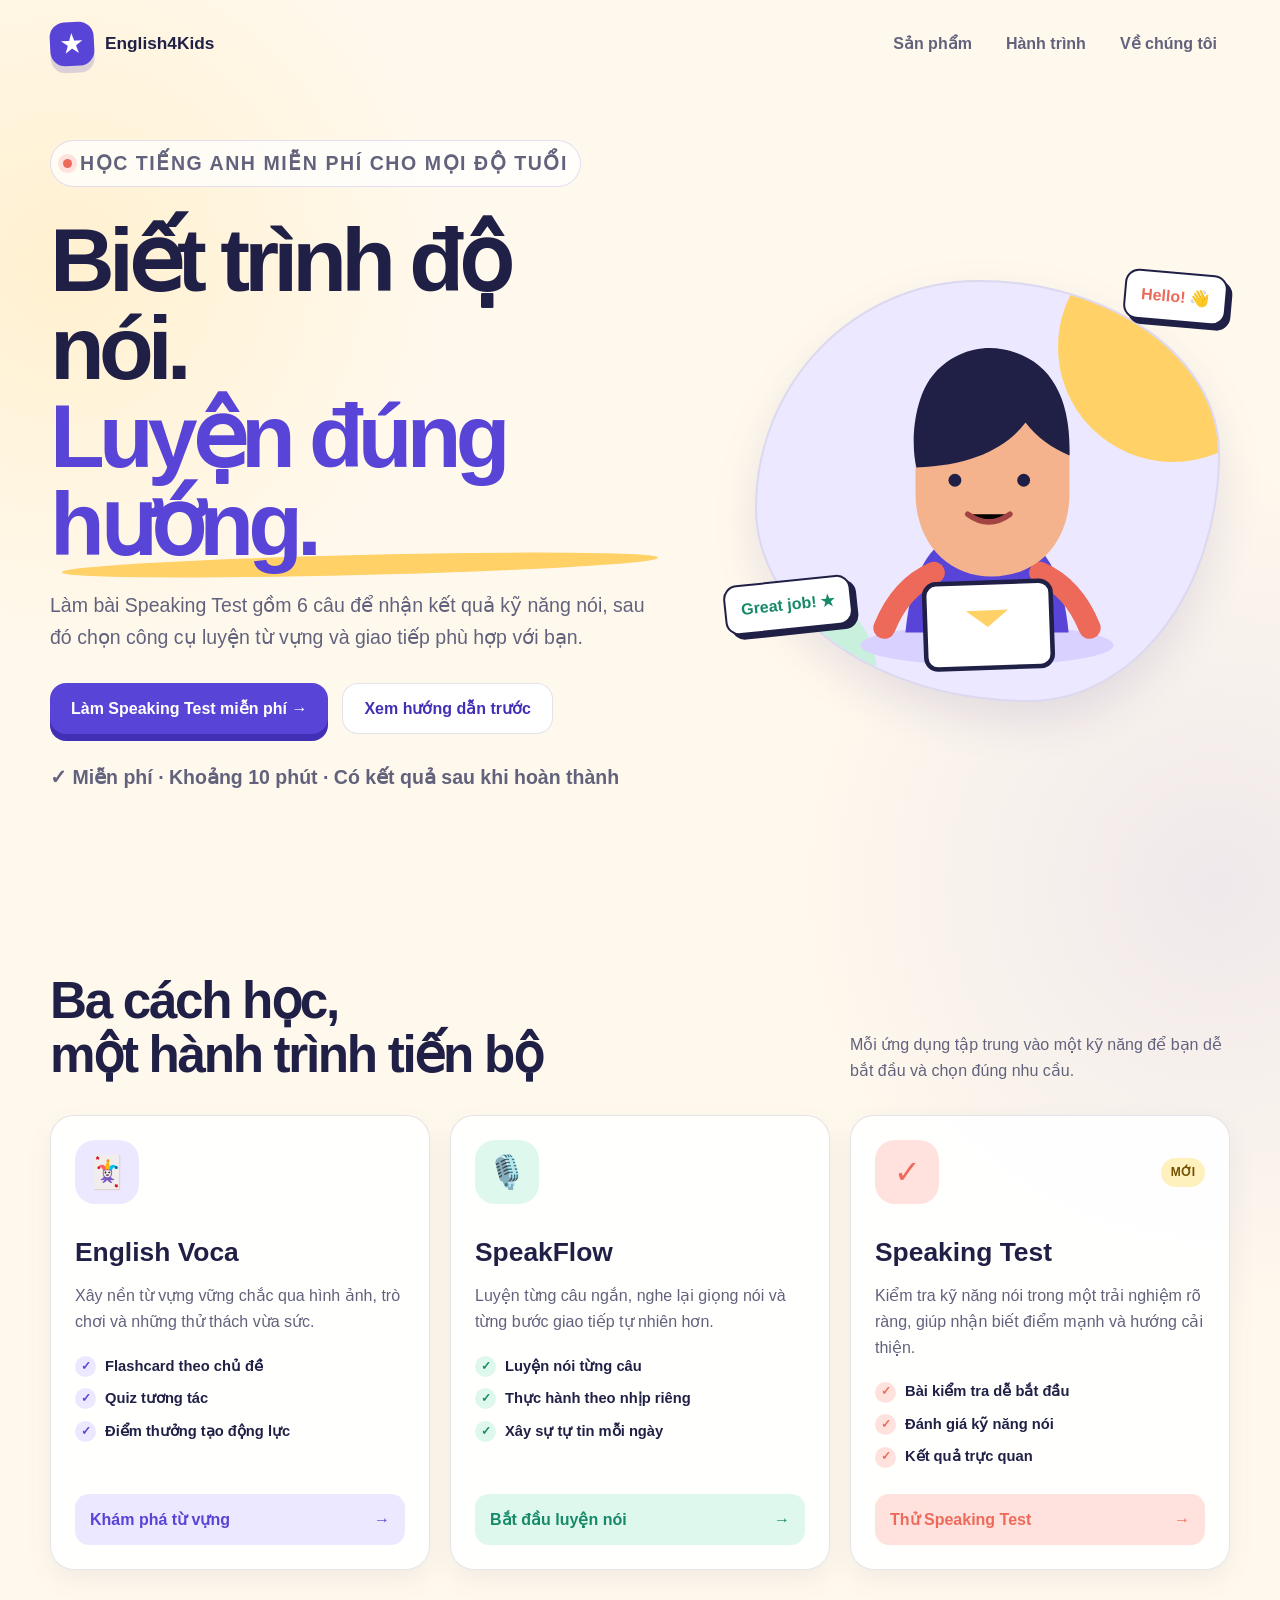
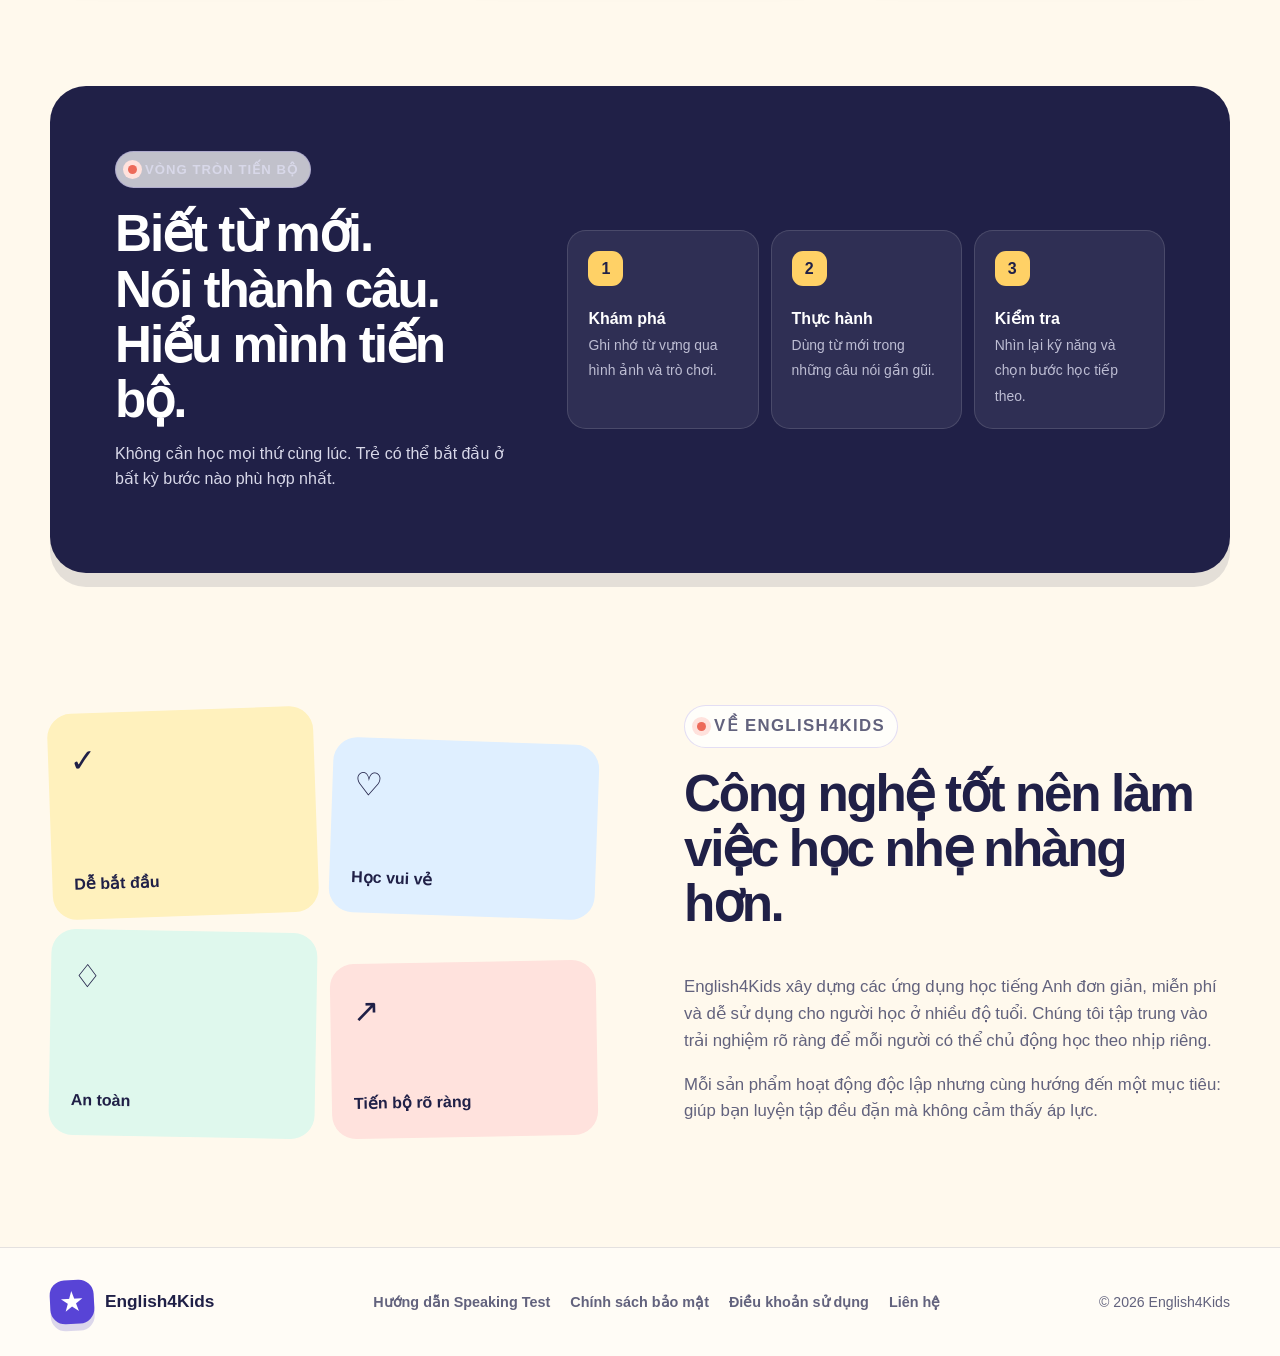
==== commit 5f8c02db: "Prioritize Speaking Test conversion on homepage" ====
--- a/index.html
+++ b/index.html
@@ -2,22 +2,22 @@
 <html lang="vi"><head>
 <meta charset="utf-8"><meta name="viewport" content="width=device-width,initial-scale=1"><meta name="theme-color" content="#fff9ed">
 <title>English4Kids — Mỗi ngày một bước tiến tiếng Anh</title>
-<meta name="description" content="English4Kids là hệ sinh thái học tiếng Anh vui, an toàn cho trẻ em với English Voca, SpeakFlow và Speaking Test."><meta name="robots" content="index, follow"><link rel="canonical" href="https://english4kids.org/"><link rel="icon" href="favicon.svg" type="image/svg+xml">
+<meta name="description" content="English4Kids cung cấp công cụ học tiếng Anh miễn phí cho mọi độ tuổi: học từ vựng, luyện nói và kiểm tra kỹ năng nói online."><meta name="robots" content="index, follow"><link rel="canonical" href="https://english4kids.org/"><link rel="icon" href="favicon.svg" type="image/svg+xml">
 <meta property="og:type" content="website"><meta property="og:site_name" content="English4Kids"><meta property="og:title" content="English4Kids — Mỗi ngày một bước tiến tiếng Anh"><meta property="og:description" content="Ba hành trình học tập: mở rộng từ vựng, luyện nói tự tin và kiểm tra kỹ năng nói."><meta property="og:url" content="https://english4kids.org/"><meta property="og:locale" content="vi_VN">
-<meta name="twitter:card" content="summary"><meta name="twitter:title" content="English4Kids — Mỗi ngày một bước tiến tiếng Anh"><meta name="twitter:description" content="English Voca, SpeakFlow và Speaking Test dành cho trẻ em.">
-<script type="application/ld+json">{"@context":"https://schema.org","@type":"ItemList","name":"Các sản phẩm English4Kids","itemListElement":[{"@type":"ListItem","position":1,"name":"English Voca","url":"https://voca.english4kids.org/"},{"@type":"ListItem","position":2,"name":"SpeakFlow","url":"https://speak.english4kids.org/"},{"@type":"ListItem","position":3,"name":"Speaking Test","url":"https://speakingtest.english4kids.org/"}]}</script>
+<meta name="twitter:card" content="summary"><meta name="twitter:title" content="English4Kids — Mỗi ngày một bước tiến tiếng Anh"><meta name="twitter:description" content="Học từ vựng, luyện nói và kiểm tra kỹ năng nói miễn phí cho mọi độ tuổi.">
+<script type="application/ld+json">{"@context":"https://schema.org","@type":"ItemList","name":"Các sản phẩm English4Kids","itemListElement":[{"@type":"ListItem","position":1,"name":"English Voca","url":"https://voca.english4kids.org/"},{"@type":"ListItem","position":2,"name":"SpeakFlow","url":"https://speak.english4kids.org/"},{"@type":"ListItem","position":3,"name":"Speaking Test","url":"https://english4kids.org/speaking-test"}]}</script>
 <style>
 :root{--ink:#202047;--muted:#62627d;--paper:#fff9ed;--purple:#5844d6;--purple2:#4130b6;--yellow:#ffd166;--green:#168a68;--coral:#ed6a5a;--line:#2020471f;--shadow:0 18px 45px #43318e1f;--page:1180px}*{box-sizing:border-box}html{scroll-behavior:smooth}body{margin:0;color:var(--ink);background:radial-gradient(circle at 5% 9%,#ffd16638,transparent 24rem),radial-gradient(circle at 95% 30%,#5844d617,transparent 28rem),var(--paper);font-family:"Trebuchet MS","Segoe UI",Arial,sans-serif;line-height:1.6;-webkit-font-smoothing:antialiased}a{color:inherit}.shell{width:min(calc(100% - 40px),var(--page));margin:auto}.skip-link{position:fixed;top:12px;left:12px;z-index:9;padding:10px 16px;border-radius:10px;background:var(--ink);color:#fff;transform:translateY(-160%)}.skip-link:focus{transform:none}:focus-visible{outline:4px solid var(--yellow);outline-offset:4px}.site-header{padding:22px 0}.nav,.footer-inner{display:flex;align-items:center;justify-content:space-between;gap:20px}.brand{display:inline-flex;align-items:center;gap:11px;text-decoration:none;font-weight:900;font-size:1.08rem}.mark{display:grid;place-items:center;width:44px;height:44px;border-radius:15px;background:var(--purple);color:#fff;box-shadow:0 7px 0 #4130b62e;transform:rotate(-3deg);font-size:1.5rem}.nav-links{display:flex;gap:8px}.nav-links a{padding:9px 13px;border-radius:99px;color:var(--muted);font-weight:700;text-decoration:none}.nav-links a:hover{color:var(--purple2);background:#ece8ff}.hero{display:grid;grid-template-columns:1.08fr .92fr;align-items:center;gap:clamp(30px,6vw,82px);min-height:590px;padding:52px 0 76px}.eyebrow{display:inline-flex;align-items:center;gap:8px;margin:0 0 18px;padding:7px 12px;border:1px solid #5844d62b;border-radius:99px;background:#ffffffb8;color:var(--purple2);font-size:.82rem;font-weight:900;letter-spacing:.08em;text-transform:uppercase}.eyebrow:before{content:"";width:9px;height:9px;border-radius:50%;background:var(--coral);box-shadow:0 0 0 5px #ffe2dd}h1,h2,h3,p{margin-top:0}h1{margin-bottom:22px;font-size:clamp(3rem,7vw,5.8rem);line-height:.98;letter-spacing:-.065em}.marker{position:relative;display:inline-block;color:var(--purple)}.marker:after{content:"";position:absolute;left:2%;right:-2%;bottom:-.07em;z-index:-1;height:.22em;border-radius:50%;background:var(--yellow);transform:rotate(-1.4deg)}.hero-copy>p{max-width:620px;margin-bottom:30px;color:var(--muted);font-size:clamp(1.05rem,2vw,1.22rem)}.actions{display:flex;flex-wrap:wrap;gap:14px}.button{display:inline-flex;align-items:center;justify-content:center;min-height:51px;padding:12px 21px;border-radius:16px;font-weight:900;text-decoration:none}.primary{color:#fff;background:var(--purple);box-shadow:0 7px 0 var(--purple2)}.primary:hover{transform:translateY(-2px)}.secondary{color:var(--purple2);background:#fff;border:1px solid var(--line)}.trust{margin-top:28px;color:var(--muted);font-size:.92rem;font-weight:700}.hero-art{position:relative;min-height:460px}.blob{position:absolute;inset:28px 10px 10px 32px;overflow:hidden;border:2px solid #20204714;border-radius:48% 52% 41% 59%/54% 41% 59% 46%;background:#ece8ff;box-shadow:var(--shadow)}.blob:before,.blob:after{content:"";position:absolute;border-radius:50%}.blob:before{width:230px;height:230px;right:-70px;top:-50px;background:var(--yellow)}.blob:after{width:180px;height:180px;left:-60px;bottom:-65px;background:#c8f0dd}.kid{position:absolute;left:50%;bottom:24px;z-index:2;width:min(78%,330px);transform:translateX(-50%)}.word{position:absolute;z-index:4;padding:10px 15px;border:2px solid var(--ink);border-radius:14px;background:#fff;box-shadow:5px 5px 0 var(--ink);font-weight:900}.w1{top:20px;right:3px;transform:rotate(5deg);color:var(--coral)}.w2{left:1px;bottom:82px;transform:rotate(-6deg);color:var(--green)}
 .section{padding:74px 0 92px}.heading{display:flex;align-items:end;justify-content:space-between;gap:30px;margin-bottom:32px}.heading h2{max-width:620px;margin:0;font-size:clamp(2.2rem,4vw,3.5rem);line-height:1.07;letter-spacing:-.045em}.heading p{max-width:380px;margin:0;color:var(--muted)}.products{display:grid;grid-template-columns:repeat(3,1fr);gap:20px}.product-card{--accent:var(--purple);--soft:#ece8ff;display:flex;flex-direction:column;min-height:430px;padding:24px;border:1px solid var(--line);border-radius:24px;background:#ffffffe8;box-shadow:0 10px 28px #34286812;transition:.22s}.product-card:hover{transform:translateY(-7px);box-shadow:var(--shadow)}.product-card.speak{--accent:var(--green);--soft:#dff8ed}.product-card.test{--accent:var(--coral);--soft:#ffe2dd}.product-top{display:flex;align-items:center;justify-content:space-between}.icon{display:grid;place-items:center;width:64px;height:64px;border-radius:20px;background:var(--soft);color:var(--accent);font-size:2rem}.badge{padding:5px 10px;border-radius:99px;background:#fff1bd;color:#715000;font-size:.75rem;font-weight:900;text-transform:uppercase}.product-card h3{margin:27px 0 10px;font-size:1.65rem}.product-card>p{color:var(--muted)}.features{display:grid;gap:9px;margin:4px 0 25px;padding:0;list-style:none;font-size:.92rem;font-weight:700}.features li{display:flex;align-items:center;gap:9px}.features li:before{content:"✓";display:grid;place-items:center;width:21px;height:21px;border-radius:50%;color:var(--accent);background:var(--soft);font-size:.76rem}.product-link{display:flex;justify-content:space-between;align-items:center;margin-top:auto;padding:13px 15px;border-radius:14px;color:var(--accent);background:var(--soft);font-weight:900;text-decoration:none}.product-link:hover{color:#fff;background:var(--accent)}.path{padding:24px 0 104px}.panel{display:grid;grid-template-columns:.8fr 1.2fr;gap:54px;align-items:center;padding:clamp(28px,6vw,65px);border-radius:36px;color:#fff;background:var(--ink);box-shadow:0 14px 0 #2020471f}.panel h2{margin-bottom:13px;font-size:clamp(2rem,4vw,3.25rem);line-height:1.08;letter-spacing:-.04em}.panel p{color:#d8d8e9}.steps{display:grid;grid-template-columns:repeat(3,1fr);gap:12px}.step{min-height:165px;padding:20px;border:1px solid #ffffff21;border-radius:19px;background:#ffffff12}.num{display:grid;place-items:center;width:35px;height:35px;margin-bottom:20px;border-radius:11px;color:var(--ink);background:var(--yellow);font-weight:900}.step strong{display:block}.step span:last-child{color:#bdbdd3;font-size:.87rem}.about{display:grid;grid-template-columns:1fr 1fr;gap:clamp(32px,7vw,88px);align-items:center;padding:28px 0 105px}.tiles{display:grid;grid-template-columns:1fr 1fr;gap:15px}.tile{display:flex;flex-direction:column;justify-content:space-between;min-height:175px;padding:22px;border-radius:24px;font-size:2rem}.tile span{font-size:1rem;font-weight:900}.tile:nth-child(1){background:#fff1bd;transform:rotate(-2deg)}.tile:nth-child(2){margin-top:31px;background:#dfefff;transform:rotate(2deg)}.tile:nth-child(3){background:#dff8ed;transform:rotate(1deg)}.tile:nth-child(4){margin-top:31px;background:#ffe2dd;transform:rotate(-1deg)}.about h2{font-size:clamp(2.1rem,4vw,3.4rem);line-height:1.08;letter-spacing:-.045em}.about-copy>p{color:var(--muted);font-size:1.05rem}footer{border-top:1px solid var(--line);background:#ffffff80}.footer-inner{padding:32px 0}.footer-links{display:flex;flex-wrap:wrap;gap:8px 20px}.footer-links a{color:var(--muted);font-size:.9rem;font-weight:700;text-decoration:none}.copyright{margin:0;color:var(--muted);font-size:.88rem}@media(max-width:940px){.hero{grid-template-columns:1fr;min-height:auto}.hero-copy{text-align:center}.hero-copy>p{margin-inline:auto}.actions{justify-content:center}.hero-art{width:min(100%,560px);margin:auto}.products{grid-template-columns:1fr 1fr}.product-card.test{grid-column:1/-1;min-height:360px}.panel{grid-template-columns:1fr}}@media(max-width:680px){.shell{width:min(calc(100% - 28px),var(--page))}.nav-links a:not(:last-child){display:none}h1{font-size:clamp(2.85rem,15vw,4.5rem)}.hero{padding:35px 0 48px}.hero-art{min-height:390px}.heading{display:block}.heading h2{margin-bottom:14px}.products{grid-template-columns:1fr}.product-card.test{grid-column:auto;min-height:430px}.steps{grid-template-columns:1fr}.step{min-height:auto}.about{grid-template-columns:1fr}.footer-inner{align-items:flex-start;flex-direction:column}}@media(max-width:420px){.actions a{width:100%}.word{font-size:.8rem}.hero-art{min-height:350px}}@media(prefers-reduced-motion:reduce){*,*:before,*:after{scroll-behavior:auto!important;transition-duration:.01ms!important;animation-duration:.01ms!important}}
 </style></head><body>
 <a class="skip-link" href="#main-content">Bỏ qua đến nội dung chính</a>
 <header class="site-header"><nav class="nav shell" aria-label="Điều hướng chính"><a class="brand" href="/" aria-label="English4Kids — Trang chủ"><span class="mark" aria-hidden="true">★</span>English4Kids</a><div class="nav-links"><a href="#san-pham">Sản phẩm</a><a href="#hanh-trinh">Hành trình</a><a href="#ve-chung-toi">Về chúng tôi</a></div></nav></header>
-<main id="main-content"><section class="hero shell" aria-labelledby="hero-title"><div class="hero-copy"><p class="eyebrow">Hệ sinh thái học tiếng Anh cho trẻ</p><h1 id="hero-title">Học vui mỗi ngày.<br><span class="marker">Tự tin lớn lên.</span></h1><p>Từ những từ vựng đầu tiên đến một bài nói trọn vẹn — English4Kids giúp trẻ học đúng nhịp, thực hành thật nhiều và nhìn thấy tiến bộ của mình.</p><div class="actions"><a class="button primary" href="#san-pham">Khám phá 3 ứng dụng ↓</a><a class="button secondary" href="#hanh-trinh">Xem hành trình học</a></div><p class="trust">✓ Miễn phí · Dễ sử dụng · Không quảng cáo trên trang chủ</p></div><div class="hero-art" aria-hidden="true"><div class="blob"><svg class="kid" viewBox="0 0 360 390"><ellipse cx="180" cy="357" rx="138" ry="22" fill="#d9d1ff"/><path d="M91 343c7-69 29-113 89-113s82 44 89 113H91Z" fill="#5844d6"/><path d="M122 278c-25 11-42 30-54 60M238 278c25 11 42 30 54 60" stroke="#ed6a5a" stroke-width="24" stroke-linecap="round"/><path d="M102 157c0-62 34-107 81-107 52 0 87 41 87 107v34c0 54-35 91-85 91-49 0-83-38-83-91v-34Z" fill="#f4b38c"/><path d="M103 163c-7-29-2-79 20-103 18-20 45-31 74-26 48 9 75 47 73 116-19-8-36-20-48-36-22 29-61 47-119 49Z" fill="#202047"/><circle cx="145" cy="177" r="7" fill="#202047"/><circle cx="220" cy="177" r="7" fill="#202047"/><path d="M159 214c15 11 31 11 46 0" stroke="#a44343" stroke-width="6" stroke-linecap="round"/><rect x="111" y="291" width="138" height="93" rx="13" fill="#fff" stroke="#202047" stroke-width="5" transform="rotate(-2 111 291)"/><path d="m157 320 46-2-22 19-24-17Z" fill="#ffd166"/></svg></div><div class="word w1">Hello! 👋</div><div class="word w2">Great job! ★</div></div></section>
-<section class="section shell" id="san-pham" aria-labelledby="products-title"><div class="heading"><h2 id="products-title">Ba cách học,<br>một hành trình tiến bộ</h2><p>Mỗi ứng dụng tập trung vào một kỹ năng, để trẻ dễ bắt đầu và phụ huynh dễ chọn đúng nhu cầu.</p></div><div class="products">
+<main id="main-content"><section class="hero shell" aria-labelledby="hero-title"><div class="hero-copy"><p class="eyebrow">Học tiếng Anh miễn phí cho mọi độ tuổi</p><h1 id="hero-title">Biết trình độ nói.<br><span class="marker">Luyện đúng hướng.</span></h1><p>Làm bài Speaking Test gồm 6 câu để nhận kết quả kỹ năng nói, sau đó chọn công cụ luyện từ vựng và giao tiếp phù hợp với bạn.</p><div class="actions"><a class="button primary" href="https://speakingtest.english4kids.org/">Làm Speaking Test miễn phí →</a><a class="button secondary" href="/speaking-test">Xem hướng dẫn trước</a></div><p class="trust">✓ Miễn phí · Khoảng 10 phút · Có kết quả sau khi hoàn thành</p></div><div class="hero-art" aria-hidden="true"><div class="blob"><svg class="kid" viewBox="0 0 360 390"><ellipse cx="180" cy="357" rx="138" ry="22" fill="#d9d1ff"/><path d="M91 343c7-69 29-113 89-113s82 44 89 113H91Z" fill="#5844d6"/><path d="M122 278c-25 11-42 30-54 60M238 278c25 11 42 30 54 60" stroke="#ed6a5a" stroke-width="24" stroke-linecap="round"/><path d="M102 157c0-62 34-107 81-107 52 0 87 41 87 107v34c0 54-35 91-85 91-49 0-83-38-83-91v-34Z" fill="#f4b38c"/><path d="M103 163c-7-29-2-79 20-103 18-20 45-31 74-26 48 9 75 47 73 116-19-8-36-20-48-36-22 29-61 47-119 49Z" fill="#202047"/><circle cx="145" cy="177" r="7" fill="#202047"/><circle cx="220" cy="177" r="7" fill="#202047"/><path d="M159 214c15 11 31 11 46 0" stroke="#a44343" stroke-width="6" stroke-linecap="round"/><rect x="111" y="291" width="138" height="93" rx="13" fill="#fff" stroke="#202047" stroke-width="5" transform="rotate(-2 111 291)"/><path d="m157 320 46-2-22 19-24-17Z" fill="#ffd166"/></svg></div><div class="word w1">Hello! 👋</div><div class="word w2">Great job! ★</div></div></section>
+<section class="section shell" id="san-pham" aria-labelledby="products-title"><div class="heading"><h2 id="products-title">Ba cách học,<br>một hành trình tiến bộ</h2><p>Mỗi ứng dụng tập trung vào một kỹ năng để bạn dễ bắt đầu và chọn đúng nhu cầu.</p></div><div class="products">
 <article class="product-card voca"><div class="product-top"><div class="icon" aria-hidden="true">🃏</div></div><h3>English Voca</h3><p>Xây nền từ vựng vững chắc qua hình ảnh, trò chơi và những thử thách vừa sức.</p><ul class="features"><li>Flashcard theo chủ đề</li><li>Quiz tương tác</li><li>Điểm thưởng tạo động lực</li></ul><a class="product-link" href="https://voca.english4kids.org/">Khám phá từ vựng <span aria-hidden="true">→</span></a></article>
 <article class="product-card speak"><div class="product-top"><div class="icon" aria-hidden="true">🎙️</div></div><h3>SpeakFlow</h3><p>Luyện từng câu ngắn, nghe lại giọng nói và từng bước giao tiếp tự nhiên hơn.</p><ul class="features"><li>Luyện nói từng câu</li><li>Thực hành theo nhịp riêng</li><li>Xây sự tự tin mỗi ngày</li></ul><a class="product-link" href="https://speak.english4kids.org/">Bắt đầu luyện nói <span aria-hidden="true">→</span></a></article>
 <article class="product-card test"><div class="product-top"><div class="icon" aria-hidden="true">✓</div><span class="badge">Mới</span></div><h3>Speaking Test</h3><p>Kiểm tra kỹ năng nói trong một trải nghiệm rõ ràng, giúp nhận biết điểm mạnh và hướng cải thiện.</p><ul class="features"><li>Bài kiểm tra dễ bắt đầu</li><li>Đánh giá kỹ năng nói</li><li>Kết quả trực quan</li></ul><a class="product-link" href="https://speakingtest.english4kids.org/">Thử Speaking Test <span aria-hidden="true">→</span></a></article>
 </div></section>
 <section class="path shell" id="hanh-trinh" aria-labelledby="path-title"><div class="panel"><div><p class="eyebrow">Vòng tròn tiến bộ</p><h2 id="path-title">Biết từ mới.<br>Nói thành câu.<br>Hiểu mình tiến bộ.</h2><p>Không cần học mọi thứ cùng lúc. Trẻ có thể bắt đầu ở bất kỳ bước nào phù hợp nhất.</p></div><div class="steps"><div class="step"><span class="num">1</span><strong>Khám phá</strong><span>Ghi nhớ từ vựng qua hình ảnh và trò chơi.</span></div><div class="step"><span class="num">2</span><strong>Thực hành</strong><span>Dùng từ mới trong những câu nói gần gũi.</span></div><div class="step"><span class="num">3</span><strong>Kiểm tra</strong><span>Nhìn lại kỹ năng và chọn bước học tiếp theo.</span></div></div></div></section>
-<section class="about shell" id="ve-chung-toi" aria-labelledby="about-title"><div class="tiles" aria-hidden="true"><div class="tile">✓<span>Dễ bắt đầu</span></div><div class="tile">♡<span>Học vui vẻ</span></div><div class="tile">♢<span>An toàn</span></div><div class="tile">↗<span>Tiến bộ rõ ràng</span></div></div><div class="about-copy"><p class="eyebrow">Về English4Kids</p><h2 id="about-title">Công nghệ tốt nên làm việc học nhẹ nhàng hơn.</h2><p>English4Kids xây dựng các ứng dụng học tiếng Anh đơn giản, miễn phí và thân thiện với trẻ em. Chúng tôi tập trung vào trải nghiệm rõ ràng để trẻ chủ động học và phụ huynh dễ đồng hành.</p><p>Mỗi sản phẩm hoạt động độc lập, nhưng cùng chia sẻ một mục tiêu: giúp trẻ luyện tập đều đặn mà không cảm thấy áp lực.</p></div></section></main>
-<footer><div class="footer-inner shell"><a class="brand" href="/"><span class="mark" aria-hidden="true">★</span>English4Kids</a><div class="footer-links"><a href="speaking-test.html">Hướng dẫn Speaking Test</a><a href="privacy.html">Chính sách bảo mật</a><a href="terms.html">Điều khoản sử dụng</a><a href="mailto:congtrinh097@gmail.com">Liên hệ</a></div><p class="copyright">© 2026 English4Kids</p></div></footer></body></html>+<section class="about shell" id="ve-chung-toi" aria-labelledby="about-title"><div class="tiles" aria-hidden="true"><div class="tile">✓<span>Dễ bắt đầu</span></div><div class="tile">♡<span>Học vui vẻ</span></div><div class="tile">♢<span>An toàn</span></div><div class="tile">↗<span>Tiến bộ rõ ràng</span></div></div><div class="about-copy"><p class="eyebrow">Về English4Kids</p><h2 id="about-title">Công nghệ tốt nên làm việc học nhẹ nhàng hơn.</h2><p>English4Kids xây dựng các ứng dụng học tiếng Anh đơn giản, miễn phí và dễ sử dụng cho người học ở nhiều độ tuổi. Chúng tôi tập trung vào trải nghiệm rõ ràng để mỗi người có thể chủ động học theo nhịp riêng.</p><p>Mỗi sản phẩm hoạt động độc lập nhưng cùng hướng đến một mục tiêu: giúp bạn luyện tập đều đặn mà không cảm thấy áp lực.</p></div></section></main>
+<footer><div class="footer-inner shell"><a class="brand" href="/"><span class="mark" aria-hidden="true">★</span>English4Kids</a><div class="footer-links"><a href="speaking-test.html">Hướng dẫn Speaking Test</a><a href="privacy.html">Chính sách bảo mật</a><a href="terms.html">Điều khoản sử dụng</a><a href="mailto:congtrinh097@gmail.com">Liên hệ</a></div><p class="copyright">© 2026 English4Kids</p></div></footer></body></html>
